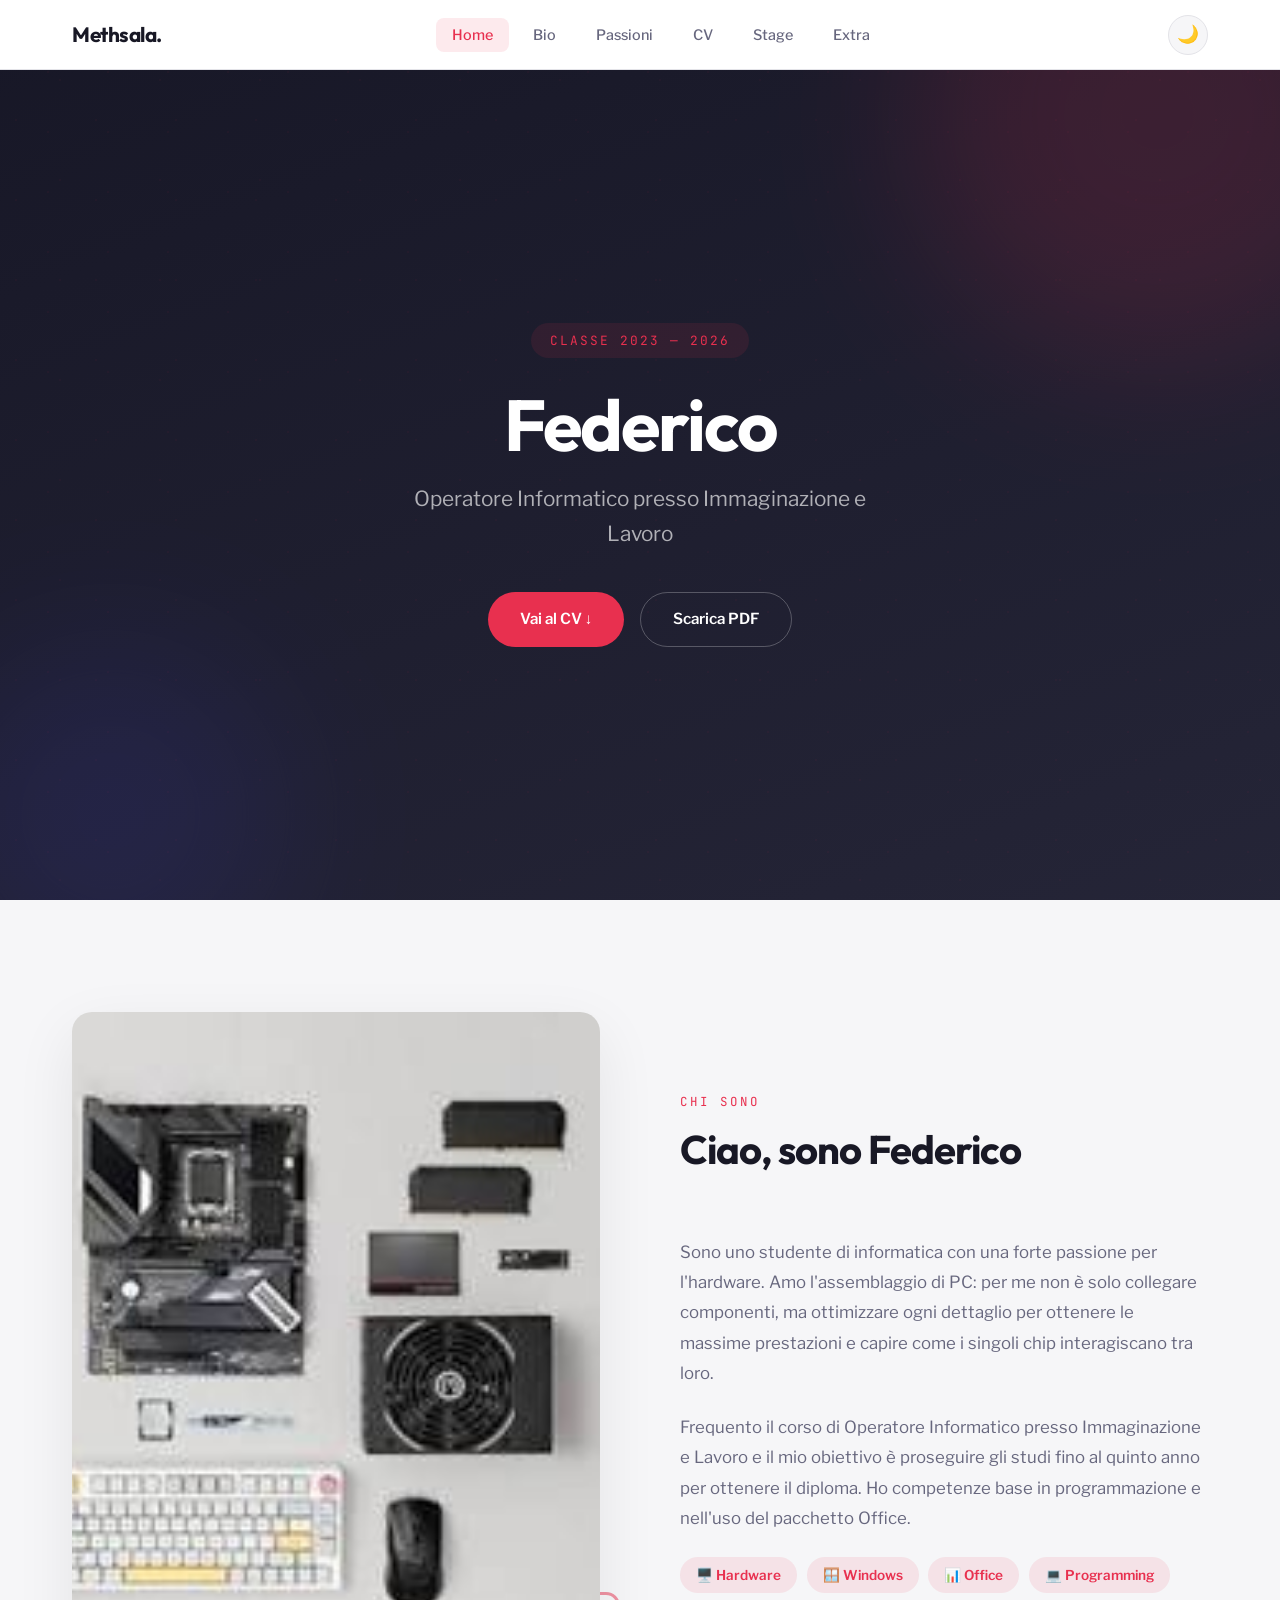
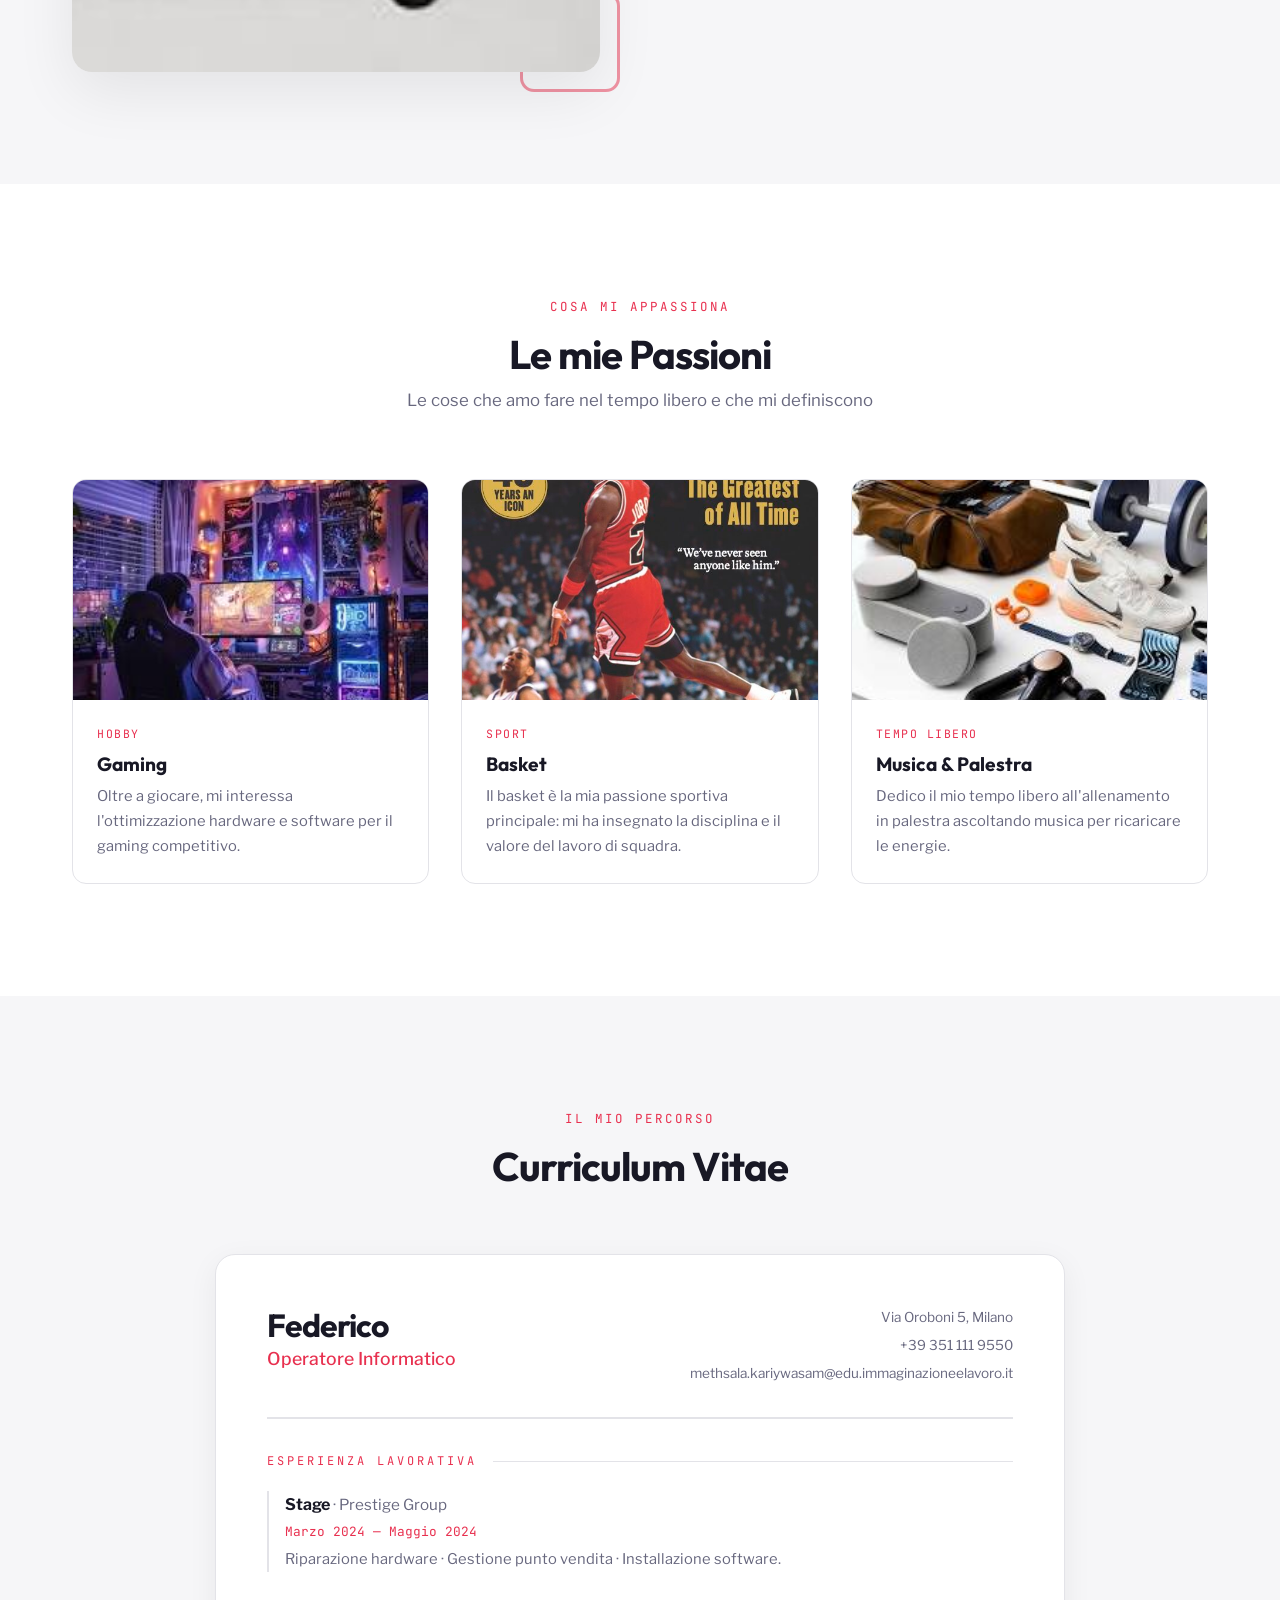
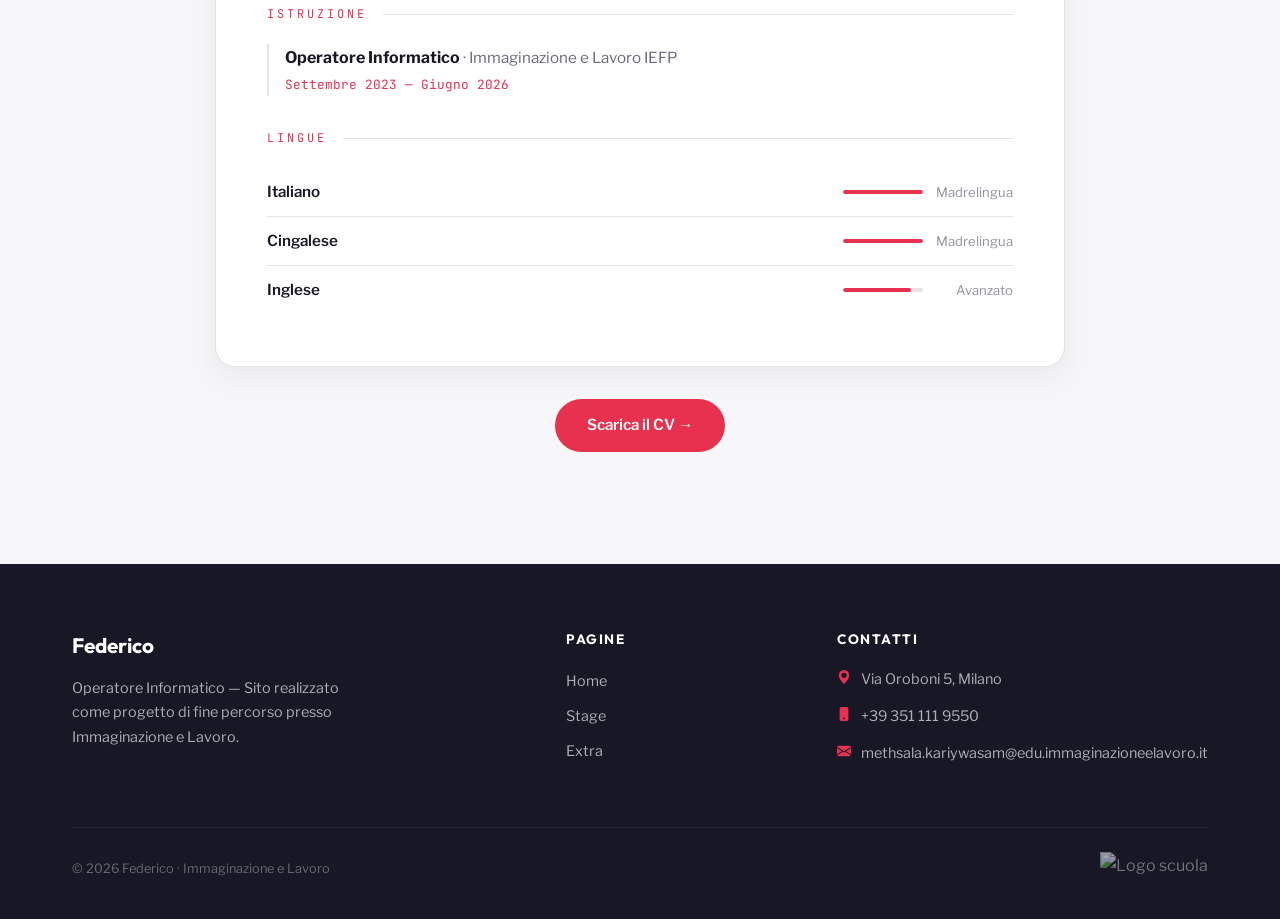
==== index.html @ 96640ca4 "Initial commit" ====
<!DOCTYPE html>
<html lang="it" data-theme="default">
<head>
    <meta charset="UTF-8">
    <meta name="viewport" content="width=device-width, initial-scale=1.0">
    <title>Methsala — Portfolio</title>

    <link rel="preconnect" href="https://fonts.googleapis.com">
    <link rel="preconnect" href="https://fonts.gstatic.com" crossorigin>
    <link href="https://fonts.googleapis.com/css2?family=Outfit:wght@400;500;600;700&family=Libre+Franklin:wght@400;500;600;700&family=JetBrains+Mono:wght@400;500&display=swap" rel="stylesheet">

    <link rel="stylesheet" href="./style.css">
</head>
<body>

    <nav class="site-nav">
        <div class="nav-inner">
            <a href="#" class="nav-brand">Methsala.</a>

            <button class="nav-burger" id="navBurger" aria-label="Apri menu">
                <span></span><span></span><span></span>
            </button>

            <ul class="nav-links" id="navLinks">
                <li><a href="#" class="active">Home</a></li>
                <li><a href="#bio">Bio</a></li>
                <li><a href="#passioni">Passioni</a></li>
                <li><a href="#cv">CV</a></li>
                <li><a href="./stage.html">Stage</a></li>
                <li><a href="./extra.html">Extra</a></li>
            </ul>

            <button class="theme-toggle" id="themeToggle" aria-label="Cambia tema">🌙</button>
        </div>
    </nav>

    <section class="hero">
        <div class="hero-pattern"></div>
        <div class="hero-blob hero-blob-1"></div>
        <div class="hero-blob hero-blob-2"></div>

        <div class="hero-content">
            <span class="hero-label reveal">Classe 2023 — 2026</span>
            <h1 class="reveal reveal-delay-1">Federico</h1>
            <p class="hero-sub reveal reveal-delay-2">Operatore Informatico presso Immaginazione e Lavoro</p>
            <div class="hero-cta reveal reveal-delay-3">
                <a href="#cv" class="btn-primary-custom">Vai al CV ↓</a>
                <a href="./doc/Cv.pdf" target="_blank" class="btn-outline-custom">Scarica PDF</a>
            </div>
        </div>
    </section>

    <section class="section" id="bio">
        <div class="section-container">
            <div class="bio-grid">
                <div class="bio-image reveal-left">
                    <div class="bio-image-frame">
                        <img src="./img/computer.jpeg" alt="Il mio setup">
                    </div>
                </div>
                <div class="bio-text-area reveal-right">
                    <div class="section-header">
                        <span class="section-label">Chi sono</span>
                        <h2 class="section-title">Ciao, sono Federico</h2>
                    </div>
                    <p>
                        Sono uno studente di informatica con una forte passione per l'hardware. 
                        Amo l'assemblaggio di PC: per me non è solo collegare componenti, ma ottimizzare 
                        ogni dettaglio per ottenere le massime prestazioni e capire come i singoli chip interagiscano tra loro.
                    </p>
                    <p>
                        Frequento il corso di Operatore Informatico presso Immaginazione e Lavoro e il mio 
                        obiettivo è proseguire gli studi fino al quinto anno per ottenere il diploma. 
                        Ho competenze base in programmazione e nell'uso del pacchetto Office.
                    </p>
                    <div class="bio-pills">
                        <span class="bio-pill">🖥️ Hardware</span>
                        <span class="bio-pill">🪟 Windows</span>
                        <span class="bio-pill">📊 Office</span>
                        <span class="bio-pill">💻 Programming</span>
                    </div>
                </div>
            </div>
        </div>
    </section>

    <section class="section section-alt" id="passioni">
        <div class="section-container">
            <div class="section-header center reveal">
                <span class="section-label">Cosa mi appassiona</span>
                <h2 class="section-title">Le mie Passioni</h2>
                <p class="section-desc">Le cose che amo fare nel tempo libero e che mi definiscono</p>
            </div>

            <div class="passions-grid">

                <div class="passion-card reveal reveal-delay-1">
                    <div class="passion-card-img">
                        <img src="./img/gaming.jpeg" alt="Gaming">
                    </div>
                    <div class="passion-card-body">
                        <span class="passion-card-tag">Hobby</span>
                        <h3>Gaming</h3>
                        <p>Oltre a giocare, mi interessa l'ottimizzazione hardware e software per il gaming competitivo.</p>
                    </div>
                </div>

                <div class="passion-card reveal reveal-delay-2">
                    <div class="passion-card-img">
                        <img src="./img/basket.jpg" alt="Basket">
                    </div>
                    <div class="passion-card-body">
                        <span class="passion-card-tag">Sport</span>
                        <h3>Basket</h3>
                        <p>Il basket è la mia passione sportiva principale: mi ha insegnato la disciplina e il valore del lavoro di squadra.</p>
                    </div>
                </div>

                <div class="passion-card reveal reveal-delay-3">
                    <div class="passion-card-img">
                        <img src="./img/esentials.jpeg" alt="Palestra">
                    </div>
                    <div class="passion-card-body">
                        <span class="passion-card-tag">Tempo Libero</span>
                        <h3>Musica & Palestra</h3>
                        <p>Dedico il mio tempo libero all'allenamento in palestra ascoltando musica per ricaricare le energie.</p>
                    </div>
                </div>

            </div>
        </div>
    </section>

    <section class="section" id="cv">
        <div class="section-container">
            <div class="section-header center reveal">
                <span class="section-label">Il mio percorso</span>
                <h2 class="section-title">Curriculum Vitae</h2>
            </div>

            <div class="cv-paper reveal">
                <div class="cv-header">
                    <div>
                        <h2 class="cv-name">Federico</h2>
                        <p class="cv-role">Operatore Informatico</p>
                    </div>
                    <div class="cv-contact-mini">
                        <span>Via Oroboni 5, Milano</span>
                        <span>+39 351 111 9550</span>
                        <span>methsala.kariywasam@edu.immaginazioneelavoro.it</span>
                    </div>
                </div>

                <div class="cv-section-title">Esperienza Lavorativa</div>

                <div class="cv-entry">
                    <span class="cv-entry-title">Stage</span>
                    <span class="cv-entry-place"> · Prestige Group</span>
                    <span class="cv-entry-date">Marzo 2024 — Maggio 2024</span>
                    <p class="cv-entry-desc">Riparazione hardware · Gestione punto vendita · Installazione software.</p>
                </div>

                <div class="cv-section-title">Istruzione</div>

                <div class="cv-entry">
                    <span class="cv-entry-title">Operatore Informatico</span>
                    <span class="cv-entry-place"> · Immaginazione e Lavoro IEFP</span>
                    <span class="cv-entry-date">Settembre 2023 — Giugno 2026</span>
                </div>

                <div class="cv-section-title">Lingue</div>

                <div class="cv-lang">
                    <span class="cv-lang-name">Italiano</span>
                    <div class="cv-lang-level">
                        <div class="cv-lang-bar"><div class="cv-lang-bar-fill" style="width: 100%"></div></div>
                        <span class="cv-lang-label">Madrelingua</span>
                    </div>
                </div>
                <div class="cv-lang">
                    <span class="cv-lang-name">Cingalese</span>
                    <div class="cv-lang-level">
                        <div class="cv-lang-bar"><div class="cv-lang-bar-fill" style="width: 100%"></div></div>
                        <span class="cv-lang-label">Madrelingua</span>
                    </div>
                </div>
                <div class="cv-lang">
                    <span class="cv-lang-name">Inglese</span>
                    <div class="cv-lang-level">
                        <div class="cv-lang-bar"><div class="cv-lang-bar-fill" style="width: 85%"></div></div>
                        <span class="cv-lang-label">Avanzato</span>
                    </div>
                </div>
            </div>

            <div style="text-align: center; margin-top: 2rem;" class="reveal">
                <a href="./doc/Cv.pdf" target="_blank" class="btn-primary-custom">Scarica il CV →</a>
            </div>
        </div>
    </section>

    <footer class="site-footer">
        <div class="section-container">
            <div class="footer-grid">
                <div>
                    <p class="footer-brand">Federico</p>
                    <p class="footer-desc">
                        Operatore Informatico — Sito realizzato come progetto di fine percorso 
                        presso Immaginazione e Lavoro.
                    </p>
                </div>
                <div>
                    <p class="footer-heading">Pagine</p>
                    <ul class="footer-links">
                        <li><a href="#">Home</a></li>
                        <li><a href="./stage.html">Stage</a></li>
                        <li><a href="./extra.html">Extra</a></li>
                    </ul>
                </div>
                <div>
                    <p class="footer-heading">Contatti</p>
                    <div class="footer-contact-item">
                        <svg xmlns="http://www.w3.org/2000/svg" width="14" height="14" fill="currentColor" viewBox="0 0 16 16"><path d="M8 16s6-5.686 6-10A6 6 0 0 0 2 6c0 4.314 6 10 6 10m0-7a3 3 0 1 1 0-6 3 3 0 0 1 0 6"/></svg>
                        <span>Via Oroboni 5, Milano</span>
                    </div>
                    <div class="footer-contact-item">
                        <svg xmlns="http://www.w3.org/2000/svg" width="14" height="14" fill="currentColor" viewBox="0 0 16 16"><path d="M3 2a2 2 0 0 1 2-2h6a2 2 0 0 1 2 2v12a2 2 0 0 1-2 2H5a2 2 0 0 1-2-2zm6 11a1 1 0 1 0-2 0 1 1 0 0 0 2 0"/></svg>
                        <span>+39 351 111 9550</span>
                    </div>
                    <div class="footer-contact-item">
                        <svg xmlns="http://www.w3.org/2000/svg" width="14" height="14" fill="currentColor" viewBox="0 0 16 16"><path d="M.05 3.555A2 2 0 0 1 2 2h12a2 2 0 0 1 1.95 1.555L8 8.414zM0 4.697v7.104l5.803-3.558zM6.761 8.83l-6.57 4.027A2 2 0 0 0 2 14h12a2 2 0 0 0 1.808-1.144l-6.57-4.027L8 9.586zm3.436-.586L16 11.801V4.697z"/></svg>
                        <span>methsala.kariywasam@edu.immaginazioneelavoro.it</span>
                    </div>
                </div>
            </div>
            <div class="footer-bottom">
                <span class="footer-copy">© 2026 Federico · Immaginazione e Lavoro</span>
                <img src="./img/logo.webp" class="footer-logo" alt="Logo scuola">
            </div>
        </div>
    </footer>

    <script src="./script.js"></script>
</body>
</html>
---- style.css ----
/* ============================================================
   TEMPLATE SITO PERSONALE - QUARTA INFORMATICA
   ============================================================
   
   COME PERSONALIZZARE:
   
   1. SCEGLI UN TEMA
      Cambia data-theme="default" nel tag <html> di ogni pagina.
      Temi disponibili: default, ocean, sunset, forest, lavender, mono
   
   2. DARK MODE
      Il bottone in navbar attiva/disattiva la dark mode.
      Funziona automaticamente con tutti i temi.
   
   3. COLORI CUSTOM
      Se vuoi un colore tutto tuo, modifica le variabili in
      [data-theme="default"] qui sotto.
   
   4. FONT
      Cambia il link Google Fonts nell'HTML e aggiorna
      --font-display e --font-body qui sotto.
   
   5. ANIMAZIONI
      Ogni elemento con classe .reveal si anima allo scroll.
      Aggiungi .reveal-delay-1, .reveal-delay-2, ecc. per ritardi.
   
   ============================================================ */

/* === TEMI PRECONFIGURATI === */
/* Cambia data-theme="" nel tag <html> per switchare tema */

[data-theme="default"] {
    --hue: 240;
    --accent-h: 350;
    --accent-s: 80%;
    --accent-l: 55%;
}

[data-theme="ocean"] {
    --hue: 200;
    --accent-h: 175;
    --accent-s: 70%;
    --accent-l: 45%;
}

[data-theme="sunset"] {
    --hue: 25;
    --accent-h: 15;
    --accent-s: 85%;
    --accent-l: 55%;
}

[data-theme="forest"] {
    --hue: 150;
    --accent-h: 145;
    --accent-s: 55%;
    --accent-l: 40%;
}

[data-theme="lavender"] {
    --hue: 270;
    --accent-h: 280;
    --accent-s: 60%;
    --accent-l: 55%;
}

[data-theme="mono"] {
    --hue: 0;
    --accent-h: 0;
    --accent-s: 0%;
    --accent-l: 25%;
}

/* === SISTEMA COLORI (generato da variabili) === */
:root {
    /* Font */
    --font-display: 'Outfit', sans-serif;
    --font-body: 'Libre Franklin', sans-serif;
    --font-mono: 'JetBrains Mono', monospace;
    
    /* Sizing */
    --radius-sm: 8px;
    --radius-md: 14px;
    --radius-lg: 20px;
    --radius-full: 100px;
    
    /* Transitions */
    --ease-out: cubic-bezier(0.16, 1, 0.3, 1);
    --ease-spring: cubic-bezier(0.34, 1.56, 0.64, 1);
    --duration-fast: 0.2s;
    --duration-normal: 0.4s;
    --duration-slow: 0.7s;
    
    /* Navbar height */
    --nav-height: 70px;
}

/* Light mode (default) */
html:not([data-dark]) {
    --bg-primary: hsl(var(--hue), 15%, 97%);
    --bg-secondary: #ffffff;
    --bg-elevated: #ffffff;
    --bg-hero: hsl(var(--hue), 25%, 12%);
    --bg-hero-2: hsl(var(--hue), 20%, 18%);
    
    --text-primary: hsl(var(--hue), 20%, 12%);
    --text-secondary: hsl(var(--hue), 10%, 45%);
    --text-tertiary: hsl(var(--hue), 8%, 60%);
    --text-on-dark: #ffffff;
    --text-on-dark-muted: rgba(255,255,255,0.65);
    
    --border-light: hsl(var(--hue), 10%, 90%);
    --border-medium: hsl(var(--hue), 10%, 85%);
    
    --shadow-sm: 0 2px 8px rgba(0,0,0,0.04);
    --shadow-md: 0 8px 30px rgba(0,0,0,0.06);
    --shadow-lg: 0 20px 60px rgba(0,0,0,0.08);
    --shadow-accent: 0 8px 30px hsla(var(--accent-h), var(--accent-s), var(--accent-l), 0.25);
}

/* Dark mode */
html[data-dark] {
    --bg-primary: hsl(var(--hue), 15%, 8%);
    --bg-secondary: hsl(var(--hue), 12%, 12%);
    --bg-elevated: hsl(var(--hue), 12%, 15%);
    --bg-hero: hsl(var(--hue), 20%, 5%);
    --bg-hero-2: hsl(var(--hue), 15%, 10%);
    
    --text-primary: hsl(var(--hue), 10%, 92%);
    --text-secondary: hsl(var(--hue), 8%, 60%);
    --text-tertiary: hsl(var(--hue), 6%, 45%);
    --text-on-dark: #ffffff;
    --text-on-dark-muted: rgba(255,255,255,0.55);
    
    --border-light: hsl(var(--hue), 10%, 18%);
    --border-medium: hsl(var(--hue), 10%, 22%);
    
    --shadow-sm: 0 2px 8px rgba(0,0,0,0.2);
    --shadow-md: 0 8px 30px rgba(0,0,0,0.3);
    --shadow-lg: 0 20px 60px rgba(0,0,0,0.4);
    --shadow-accent: 0 8px 30px hsla(var(--accent-h), var(--accent-s), var(--accent-l), 0.2);
}

/* Accent color (uguale in light e dark) */
html {
    --accent: hsl(var(--accent-h), var(--accent-s), var(--accent-l));
    --accent-hover: hsl(var(--accent-h), var(--accent-s), calc(var(--accent-l) - 8%));
    --accent-soft: hsla(var(--accent-h), var(--accent-s), var(--accent-l), 0.1);
    --accent-medium: hsla(var(--accent-h), var(--accent-s), var(--accent-l), 0.2);
}

/* === RESET & BASE === */
*, *::before, *::after {
    margin: 0;
    padding: 0;
    box-sizing: border-box;
}

html {
    scroll-behavior: smooth;
}

body {
    font-family: var(--font-body);
    color: var(--text-primary);
    background-color: var(--bg-primary);
    line-height: 1.7;
    transition: background-color var(--duration-normal) var(--ease-out),
                color var(--duration-normal) var(--ease-out);
    -webkit-font-smoothing: antialiased;
}

h1, h2, h3, h4, h5, h6 {
    font-family: var(--font-display);
    font-weight: 700;
    color: var(--text-primary);
    line-height: 1.2;
}

a {
    color: var(--accent);
    text-decoration: none;
    transition: color var(--duration-fast);
}

a:hover {
    color: var(--accent-hover);
}

img {
    max-width: 100%;
    display: block;
}

/* === NAVBAR === */
.site-nav {
    position: fixed;
    top: 0;
    left: 0;
    right: 0;
    height: var(--nav-height);
    background: var(--bg-secondary);
    border-bottom: 1px solid var(--border-light);
    z-index: 1000;
    display: flex;
    align-items: center;
    transition: background var(--duration-normal) var(--ease-out),
                border-color var(--duration-normal) var(--ease-out),
                box-shadow var(--duration-normal) var(--ease-out);
}

.site-nav.scrolled {
    box-shadow: var(--shadow-sm);
}

.nav-inner {
    width: 100%;
    max-width: 1200px;
    margin: 0 auto;
    padding: 0 2rem;
    display: flex;
    align-items: center;
    justify-content: space-between;
}

.nav-brand {
    font-family: var(--font-display);
    font-weight: 700;
    font-size: 1.3rem;
    color: var(--text-primary);
    text-decoration: none;
    letter-spacing: -0.5px;
}

.nav-links {
    display: flex;
    align-items: center;
    gap: 0.5rem;
    list-style: none;
}

.nav-links a {
    font-family: var(--font-body);
    font-weight: 500;
    font-size: 0.9rem;
    color: var(--text-secondary);
    padding: 0.5rem 1rem;
    border-radius: var(--radius-sm);
    text-decoration: none;
    transition: all var(--duration-fast);
}

.nav-links a:hover,
.nav-links a.active {
    color: var(--accent);
    background: var(--accent-soft);
}

/* Dark mode toggle */
.theme-toggle {
    width: 40px;
    height: 40px;
    border-radius: 50%;
    border: 1px solid var(--border-light);
    background: var(--bg-primary);
    cursor: pointer;
    display: flex;
    align-items: center;
    justify-content: center;
    font-size: 1.1rem;
    transition: all var(--duration-fast);
    margin-left: 0.5rem;
    color: var(--text-secondary);
}

.theme-toggle:hover {
    border-color: var(--accent);
    color: var(--accent);
    transform: rotate(20deg);
}

/* Mobile nav */
.nav-burger {
    display: none;
    flex-direction: column;
    gap: 5px;
    cursor: pointer;
    background: none;
    border: none;
    padding: 5px;
}

.nav-burger span {
    width: 22px;
    height: 2px;
    background: var(--text-primary);
    border-radius: 2px;
    transition: all var(--duration-fast);
}

/* === HERO === */
.hero {
    min-height: 100vh;
    display: flex;
    align-items: center;
    justify-content: center;
    text-align: center;
    background: linear-gradient(160deg, var(--bg-hero) 0%, var(--bg-hero-2) 100%);
    position: relative;
    overflow: hidden;
    padding-top: var(--nav-height);
}

/* Pattern decorativo sullo sfondo dell'hero */
.hero-pattern {
    position: absolute;
    inset: 0;
    opacity: 0.04;
    background-image: 
        radial-gradient(circle at 20% 50%, var(--accent) 1px, transparent 1px),
        radial-gradient(circle at 80% 20%, var(--accent) 1px, transparent 1px),
        radial-gradient(circle at 60% 80%, var(--accent) 1px, transparent 1px);
    background-size: 80px 80px, 60px 60px, 100px 100px;
}

/* Cerchi decorativi */
.hero-blob {
    position: absolute;
    border-radius: 50%;
    filter: blur(80px);
    opacity: 0.15;
}

.hero-blob-1 {
    width: 500px;
    height: 500px;
    background: var(--accent);
    top: -15%;
    right: -10%;
}

.hero-blob-2 {
    width: 350px;
    height: 350px;
    background: hsl(var(--hue), 50%, 50%);
    bottom: -10%;
    left: -5%;
}

.hero-content {
    position: relative;
    z-index: 1;
    padding: 2rem;
}

.hero-label {
    display: inline-block;
    font-family: var(--font-mono);
    font-size: 0.8rem;
    letter-spacing: 2px;
    text-transform: uppercase;
    color: var(--accent);
    background: var(--accent-soft);
    padding: 0.4rem 1.2rem;
    border-radius: var(--radius-full);
    margin-bottom: 1.5rem;
}

.hero h1 {
    font-size: clamp(2.5rem, 6vw, 4.5rem);
    color: var(--text-on-dark);
    letter-spacing: -2px;
    margin-bottom: 0.8rem;
}

.hero .hero-sub {
    font-size: clamp(1rem, 2vw, 1.3rem);
    color: var(--text-on-dark-muted);
    font-weight: 400;
    max-width: 500px;
    margin: 0 auto;
}

.hero-cta {
    margin-top: 2.5rem;
    display: flex;
    gap: 1rem;
    justify-content: center;
    flex-wrap: wrap;
}

/* === BOTTONI === */
.btn-primary-custom {
    display: inline-flex;
    align-items: center;
    gap: 0.5rem;
    padding: 0.85rem 2rem;
    background: var(--accent);
    color: #fff;
    border: none;
    border-radius: var(--radius-full);
    font-family: var(--font-body);
    font-weight: 600;
    font-size: 0.95rem;
    cursor: pointer;
    text-decoration: none;
    transition: all var(--duration-fast) var(--ease-out);
}

.btn-primary-custom:hover {
    background: var(--accent-hover);
    color: #fff;
    transform: translateY(-2px);
    box-shadow: var(--shadow-accent);
}

.btn-outline-custom {
    display: inline-flex;
    align-items: center;
    gap: 0.5rem;
    padding: 0.85rem 2rem;
    background: transparent;
    color: var(--text-on-dark);
    border: 1px solid rgba(255,255,255,0.25);
    border-radius: var(--radius-full);
    font-family: var(--font-body);
    font-weight: 600;
    font-size: 0.95rem;
    cursor: pointer;
    text-decoration: none;
    transition: all var(--duration-fast) var(--ease-out);
}

.btn-outline-custom:hover {
    background: rgba(255,255,255,0.1);
    color: #fff;
    border-color: rgba(255,255,255,0.5);
}

/* Variante per sfondi chiari */
.btn-outline-light {
    color: var(--text-primary);
    border-color: var(--border-medium);
}

.btn-outline-light:hover {
    color: var(--accent);
    border-color: var(--accent);
    background: var(--accent-soft);
}

/* === SEZIONI === */
.section {
    padding: 7rem 0;
}

.section-alt {
    background: var(--bg-secondary);
}

.section-container {
    max-width: 1200px;
    margin: 0 auto;
    padding: 0 2rem;
}

.section-header {
    margin-bottom: 4rem;
}

.section-label {
    font-family: var(--font-mono);
    font-size: 0.78rem;
    text-transform: uppercase;
    letter-spacing: 3px;
    color: var(--accent);
    margin-bottom: 0.8rem;
    display: block;
}

.section-title {
    font-size: clamp(1.8rem, 3.5vw, 2.5rem);
    letter-spacing: -1px;
    margin-bottom: 0.5rem;
}

.section-desc {
    font-size: 1.05rem;
    color: var(--text-secondary);
    max-width: 550px;
}

/* Centrato */
.section-header.center {
    text-align: center;
}

.section-header.center .section-desc {
    margin: 0 auto;
}

/* === BIO === */
.bio-grid {
    display: grid;
    grid-template-columns: 1fr 1fr;
    gap: 5rem;
    align-items: center;
}

.bio-image {
    position: relative;
}

.bio-image-frame {
    width: 100%;
    aspect-ratio: 4/5;
    border-radius: var(--radius-lg);
    overflow: hidden;
    box-shadow: var(--shadow-lg);
    position: relative;
}

.bio-image-frame img {
    width: 100%;
    height: 100%;
    object-fit: cover;
}

/* Decorazione immagine - quadrato accent */
.bio-image::after {
    content: '';
    position: absolute;
    width: 100px;
    height: 100px;
    border: 3px solid var(--accent);
    border-radius: var(--radius-md);
    bottom: -20px;
    right: -20px;
    z-index: -1;
    opacity: 0.5;
}

.bio-text-area p {
    font-size: 1.05rem;
    color: var(--text-secondary);
    margin-bottom: 1.5rem;
    line-height: 1.8;
}

/* Info pills nella bio */
.bio-pills {
    display: flex;
    flex-wrap: wrap;
    gap: 0.6rem;
    margin-top: 1.5rem;
}

.bio-pill {
    display: inline-flex;
    align-items: center;
    gap: 0.4rem;
    padding: 0.4rem 1rem;
    background: var(--accent-soft);
    color: var(--accent);
    border-radius: var(--radius-full);
    font-size: 0.85rem;
    font-weight: 600;
}

/* === PASSIONI (Grid) === */
.passions-grid {
    display: grid;
    grid-template-columns: repeat(auto-fit, minmax(300px, 1fr));
    gap: 2rem;
}

.passion-card {
    background: var(--bg-elevated);
    border: 1px solid var(--border-light);
    border-radius: var(--radius-md);
    overflow: hidden;
    transition: transform var(--duration-normal) var(--ease-spring),
                box-shadow var(--duration-normal) var(--ease-out);
}

.passion-card:hover {
    transform: translateY(-8px);
    box-shadow: var(--shadow-md);
}

.passion-card-img {
    height: 220px;
    overflow: hidden;
}

.passion-card-img img {
    width: 100%;
    height: 100%;
    object-fit: cover;
    transition: transform var(--duration-slow) var(--ease-out);
}

.passion-card:hover .passion-card-img img {
    transform: scale(1.05);
}

.passion-card-body {
    padding: 1.5rem;
}

.passion-card-tag {
    font-family: var(--font-mono);
    font-size: 0.72rem;
    text-transform: uppercase;
    letter-spacing: 1.5px;
    color: var(--accent);
    margin-bottom: 0.6rem;
    display: block;
}

.passion-card-body h3 {
    font-size: 1.2rem;
    margin-bottom: 0.5rem;
}

.passion-card-body p {
    font-size: 0.92rem;
    color: var(--text-secondary);
}

/* === CV === */
.cv-paper {
    background: var(--bg-elevated);
    border: 1px solid var(--border-light);
    border-radius: var(--radius-lg);
    padding: clamp(2rem, 4vw, 3.5rem);
    max-width: 850px;
    margin: 0 auto;
    box-shadow: var(--shadow-md);
    transition: background var(--duration-normal), border-color var(--duration-normal);
}

.cv-header {
    display: flex;
    justify-content: space-between;
    align-items: flex-start;
    flex-wrap: wrap;
    gap: 1rem;
    margin-bottom: 2rem;
    padding-bottom: 2rem;
    border-bottom: 2px solid var(--border-light);
}

.cv-name {
    font-size: 2rem;
    letter-spacing: -1px;
}

.cv-role {
    color: var(--accent);
    font-weight: 500;
    font-size: 1.1rem;
}

.cv-contact-mini {
    display: flex;
    flex-direction: column;
    gap: 0.3rem;
    font-size: 0.85rem;
    color: var(--text-secondary);
    text-align: right;
}

.cv-section-title {
    font-family: var(--font-mono);
    font-size: 0.75rem;
    text-transform: uppercase;
    letter-spacing: 3px;
    color: var(--accent);
    margin-top: 2rem;
    margin-bottom: 1.2rem;
    display: flex;
    align-items: center;
    gap: 1rem;
}

.cv-section-title::after {
    content: '';
    flex: 1;
    height: 1px;
    background: var(--border-light);
}

.cv-entry {
    margin-bottom: 1.8rem;
    padding-left: 1rem;
    border-left: 2px solid var(--border-light);
    transition: border-color var(--duration-fast);
}

.cv-entry:hover {
    border-left-color: var(--accent);
}

.cv-entry-title {
    font-weight: 700;
    font-size: 1rem;
    color: var(--text-primary);
}

.cv-entry-place {
    color: var(--text-secondary);
    font-size: 0.95rem;
}

.cv-entry-date {
    font-family: var(--font-mono);
    font-size: 0.8rem;
    color: var(--accent);
    margin-top: 0.2rem;
    display: block;
}

.cv-entry-desc {
    color: var(--text-secondary);
    font-size: 0.92rem;
    margin-top: 0.3rem;
}

/* Lingue con barre */
.cv-lang {
    display: flex;
    align-items: center;
    justify-content: space-between;
    padding: 0.7rem 0;
    border-bottom: 1px solid var(--border-light);
}

.cv-lang:last-child {
    border-bottom: none;
}

.cv-lang-name {
    font-weight: 600;
    font-size: 0.95rem;
}

.cv-lang-level {
    display: flex;
    align-items: center;
    gap: 0.6rem;
}

.cv-lang-bar {
    width: 80px;
    height: 4px;
    background: var(--border-light);
    border-radius: 4px;
    overflow: hidden;
}

.cv-lang-bar-fill {
    height: 100%;
    background: var(--accent);
    border-radius: 4px;
    transition: width var(--duration-slow) var(--ease-out);
}

.cv-lang-label {
    font-size: 0.82rem;
    color: var(--text-tertiary);
    min-width: 80px;
    text-align: right;
}

/* === PAGINA STAGE === */
.page-hero {
    padding: 8rem 0 4rem;
    background: linear-gradient(160deg, var(--bg-hero) 0%, var(--bg-hero-2) 100%);
    text-align: center;
    position: relative;
    overflow: hidden;
}

.page-hero .hero-pattern {
    position: absolute;
    inset: 0;
    opacity: 0.03;
    background-image: 
        radial-gradient(circle at 20% 50%, var(--accent) 1px, transparent 1px);
    background-size: 60px 60px;
}

.page-hero h1 {
    font-size: clamp(2rem, 4vw, 3rem);
    color: var(--text-on-dark);
    position: relative;
}

.page-hero .hero-sub {
    color: var(--text-on-dark-muted);
    font-size: 1.05rem;
    max-width: 600px;
    margin: 1rem auto 0;
    position: relative;
}

/* Stage cards (alternativa all'accordion) */
.stage-card {
    background: var(--bg-elevated);
    border: 1px solid var(--border-light);
    border-radius: var(--radius-lg);
    overflow: hidden;
    margin-bottom: 2rem;
    transition: box-shadow var(--duration-normal);
}

.stage-card:hover {
    box-shadow: var(--shadow-md);
}

.stage-card-header {
    padding: 1.5rem 2rem;
    border-bottom: 1px solid var(--border-light);
    display: flex;
    align-items: center;
    justify-content: space-between;
    cursor: pointer;
    transition: background var(--duration-fast);
}

.stage-card-header:hover {
    background: var(--accent-soft);
}

.stage-card-header h3 {
    font-size: 1.2rem;
    margin: 0;
}

.stage-card-header .stage-date {
    font-family: var(--font-mono);
    font-size: 0.8rem;
    color: var(--accent);
}

.stage-card-toggle {
    width: 32px;
    height: 32px;
    border-radius: 50%;
    background: var(--accent-soft);
    display: flex;
    align-items: center;
    justify-content: center;
    transition: transform var(--duration-fast);
    color: var(--accent);
    font-size: 1.2rem;
}

.stage-card.open .stage-card-toggle {
    transform: rotate(45deg);
}

.stage-card-body {
    padding: 0 2rem;
    max-height: 0;
    overflow: hidden;
    transition: max-height var(--duration-slow) var(--ease-out),
                padding var(--duration-normal);
}

.stage-card.open .stage-card-body {
    padding: 2rem;
    max-height: 800px;
}

.stage-grid {
    display: grid;
    grid-template-columns: 2fr 3fr;
    gap: 2rem;
    align-items: start;
}

.stage-map-frame {
    border-radius: var(--radius-md);
    overflow: hidden;
    aspect-ratio: 4/3;
}

.stage-map-frame iframe {
    width: 100%;
    height: 100%;
    border: none;
}

.stage-relazione {
    font-size: 0.95rem;
    color: var(--text-secondary);
    line-height: 1.8;
}

.stage-relazione h4 {
    font-size: 1rem;
    margin-bottom: 0.5rem;
}

/* === EXTRA PAGE === */
.presenze-card {
    background: var(--bg-elevated);
    border: 1px solid var(--border-light);
    border-radius: var(--radius-lg);
    padding: 2.5rem;
    box-shadow: var(--shadow-sm);
    max-width: 500px;
    margin: 0 auto;
}

.presenze-card label {
    font-weight: 600;
    color: var(--text-primary);
    display: block;
    margin-bottom: 0.5rem;
    font-size: 0.9rem;
}

.presenze-input {
    display: flex;
    gap: 0.8rem;
    align-items: flex-end;
}

.presenze-card input[type="number"] {
    width: 120px;
    padding: 0.65rem 1rem;
    border: 1px solid var(--border-medium);
    border-radius: var(--radius-sm);
    font-family: var(--font-mono);
    font-size: 1rem;
    background: var(--bg-primary);
    color: var(--text-primary);
    transition: border-color var(--duration-fast);
}

.presenze-card input[type="number"]:focus {
    outline: none;
    border-color: var(--accent);
    box-shadow: 0 0 0 3px var(--accent-soft);
}

.btn-calcola {
    padding: 0.65rem 1.5rem;
    background: var(--accent);
    color: #fff;
    border: none;
    border-radius: var(--radius-sm);
    font-family: var(--font-body);
    font-weight: 600;
    cursor: pointer;
    transition: background var(--duration-fast);
}

.btn-calcola:hover {
    background: var(--accent-hover);
}

.progress-wrap {
    margin-top: 1.5rem;
}

.progress-bar-bg {
    height: 10px;
    background: var(--border-light);
    border-radius: var(--radius-full);
    overflow: hidden;
}

.progress-bar-fill {
    height: 100%;
    background: var(--accent);
    border-radius: var(--radius-full);
    transition: width var(--duration-slow) var(--ease-out);
    width: 100%;
}

.progress-label {
    font-family: var(--font-mono);
    font-size: 0.82rem;
    color: var(--text-tertiary);
    margin-top: 0.5rem;
}

/* Sezione gallery / contenuto libero */
.gallery-grid {
    display: grid;
    grid-template-columns: repeat(auto-fill, minmax(250px, 1fr));
    gap: 1rem;
}

.gallery-item {
    aspect-ratio: 1;
    border-radius: var(--radius-md);
    overflow: hidden;
    cursor: pointer;
    position: relative;
}

.gallery-item img {
    width: 100%;
    height: 100%;
    object-fit: cover;
    transition: transform var(--duration-slow) var(--ease-out);
}

.gallery-item:hover img {
    transform: scale(1.08);
}

.gallery-item-overlay {
    position: absolute;
    inset: 0;
    background: linear-gradient(transparent 50%, rgba(0,0,0,0.6));
    opacity: 0;
    transition: opacity var(--duration-fast);
    display: flex;
    align-items: flex-end;
    padding: 1rem;
}

.gallery-item:hover .gallery-item-overlay {
    opacity: 1;
}

.gallery-item-overlay span {
    color: #fff;
    font-weight: 600;
    font-size: 0.9rem;
}

/* === FOOTER === */
.site-footer {
    background: var(--bg-hero);
    color: var(--text-on-dark-muted);
    padding: 4rem 0 2rem;
}

.footer-grid {
    display: grid;
    grid-template-columns: 2fr 1fr 1fr;
    gap: 3rem;
    margin-bottom: 3rem;
}

.footer-brand {
    font-family: var(--font-display);
    font-size: 1.3rem;
    font-weight: 700;
    color: var(--text-on-dark);
    margin-bottom: 0.8rem;
}

.footer-desc {
    font-size: 0.9rem;
    line-height: 1.7;
    max-width: 300px;
}

.footer-heading {
    font-family: var(--font-display);
    font-size: 0.85rem;
    font-weight: 700;
    text-transform: uppercase;
    letter-spacing: 1.5px;
    color: var(--text-on-dark);
    margin-bottom: 1rem;
}

.footer-links {
    list-style: none;
    display: flex;
    flex-direction: column;
    gap: 0.5rem;
}

.footer-links a {
    color: var(--text-on-dark-muted);
    font-size: 0.9rem;
    transition: color var(--duration-fast);
}

.footer-links a:hover {
    color: var(--accent);
}

.footer-contact-item {
    display: flex;
    align-items: flex-start;
    gap: 0.6rem;
    margin-bottom: 0.8rem;
    font-size: 0.9rem;
}

.footer-contact-item svg {
    flex-shrink: 0;
    margin-top: 3px;
    color: var(--accent);
}

.footer-bottom {
    border-top: 1px solid rgba(255,255,255,0.08);
    padding-top: 1.5rem;
    display: flex;
    justify-content: space-between;
    align-items: center;
    flex-wrap: wrap;
    gap: 1rem;
}

.footer-copy {
    font-size: 0.8rem;
    color: rgba(255,255,255,0.35);
}

.footer-logo {
    height: 35px;
    opacity: 0.6;
}

/* === ANIMAZIONI SCROLL === */
.reveal {
    opacity: 0;
    transform: translateY(40px);
    transition: opacity var(--duration-slow) var(--ease-out),
                transform var(--duration-slow) var(--ease-out);
}

.reveal.visible {
    opacity: 1;
    transform: translateY(0);
}

.reveal-delay-1 { transition-delay: 0.1s; }
.reveal-delay-2 { transition-delay: 0.2s; }
.reveal-delay-3 { transition-delay: 0.3s; }
.reveal-delay-4 { transition-delay: 0.4s; }

/* Reveal da sinistra/destra */
.reveal-left {
    opacity: 0;
    transform: translateX(-40px);
    transition: opacity var(--duration-slow) var(--ease-out),
                transform var(--duration-slow) var(--ease-out);
}

.reveal-right {
    opacity: 0;
    transform: translateX(40px);
    transition: opacity var(--duration-slow) var(--ease-out),
                transform var(--duration-slow) var(--ease-out);
}

.reveal-left.visible,
.reveal-right.visible {
    opacity: 1;
    transform: translateX(0);
}

/* === RESPONSIVE === */
@media (max-width: 900px) {
    .bio-grid {
        grid-template-columns: 1fr;
        gap: 3rem;
    }
    
    .bio-image {
        max-width: 350px;
        margin: 0 auto;
    }

    .stage-grid {
        grid-template-columns: 1fr;
    }
    
    .footer-grid {
        grid-template-columns: 1fr;
        gap: 2rem;
    }
    
    .cv-header {
        flex-direction: column;
    }
    
    .cv-contact-mini {
        text-align: left;
    }
}

@media (max-width: 700px) {
    .nav-links {
        display: none;
        position: absolute;
        top: var(--nav-height);
        left: 0;
        right: 0;
        background: var(--bg-secondary);
        border-bottom: 1px solid var(--border-light);
        flex-direction: column;
        padding: 1rem 2rem;
    }
    
    .nav-links.open {
        display: flex;
    }
    
    .nav-burger {
        display: flex;
    }
    
    .theme-toggle {
        margin-left: auto;
        margin-right: 1rem;
    }
    
    .hero h1 {
        font-size: 2.2rem;
    }
    
    .passions-grid {
        grid-template-columns: 1fr;
    }
    
    .hero-cta {
        flex-direction: column;
        align-items: center;
    }
    
    .section {
        padding: 4rem 0;
    }
    
    .gallery-grid {
        grid-template-columns: repeat(2, 1fr);
    }
}
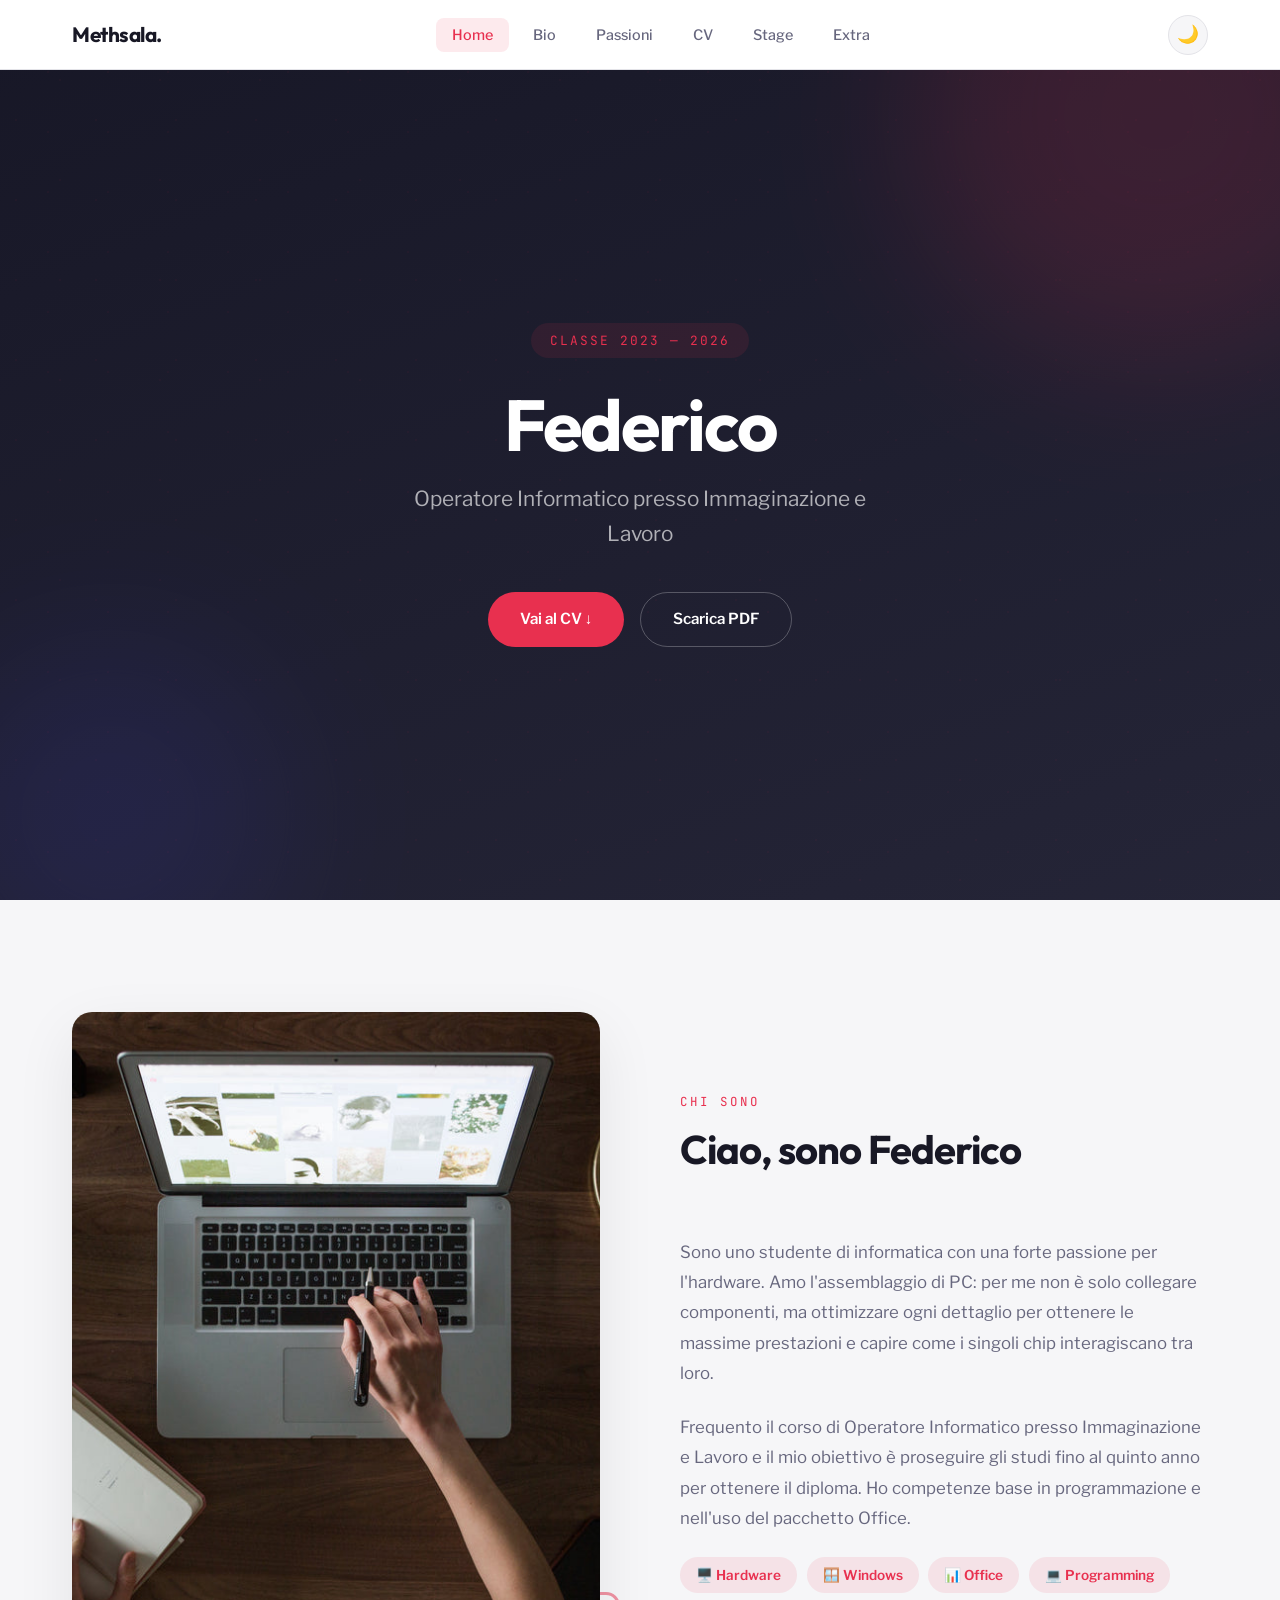
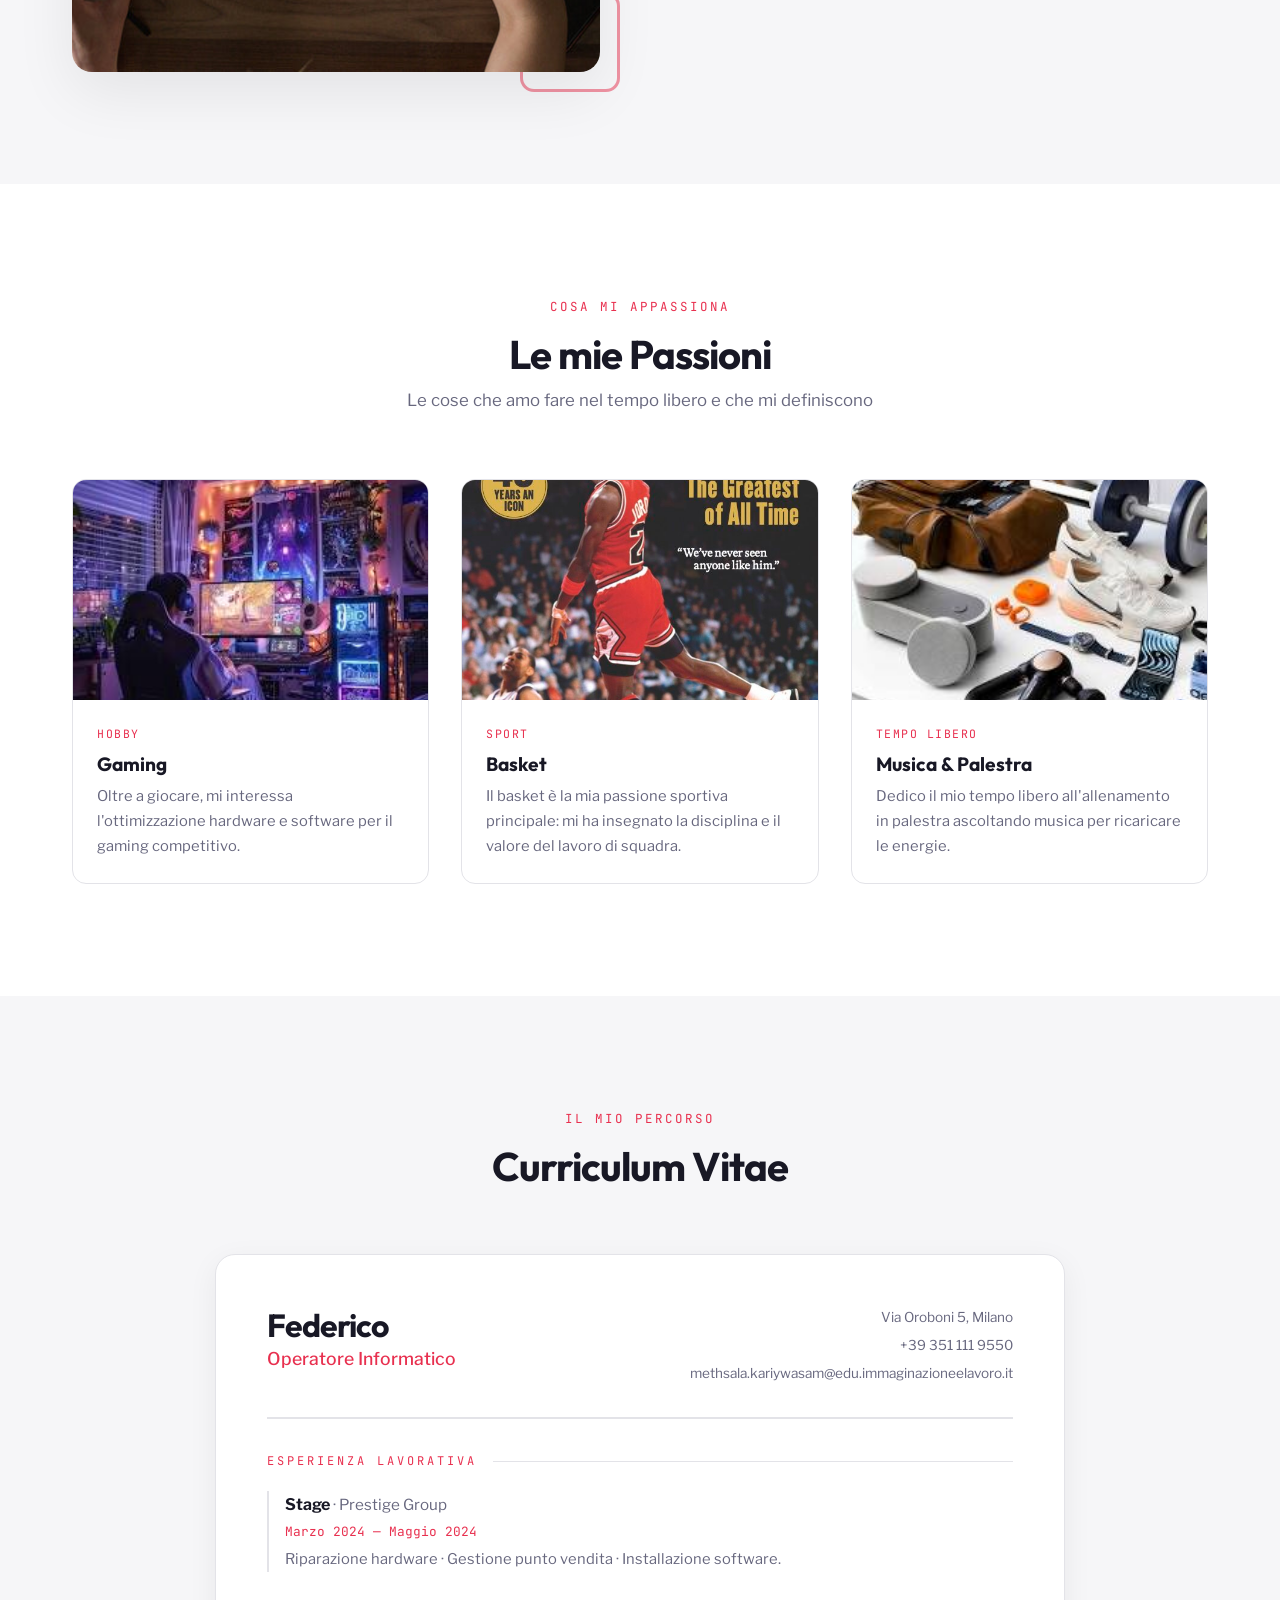
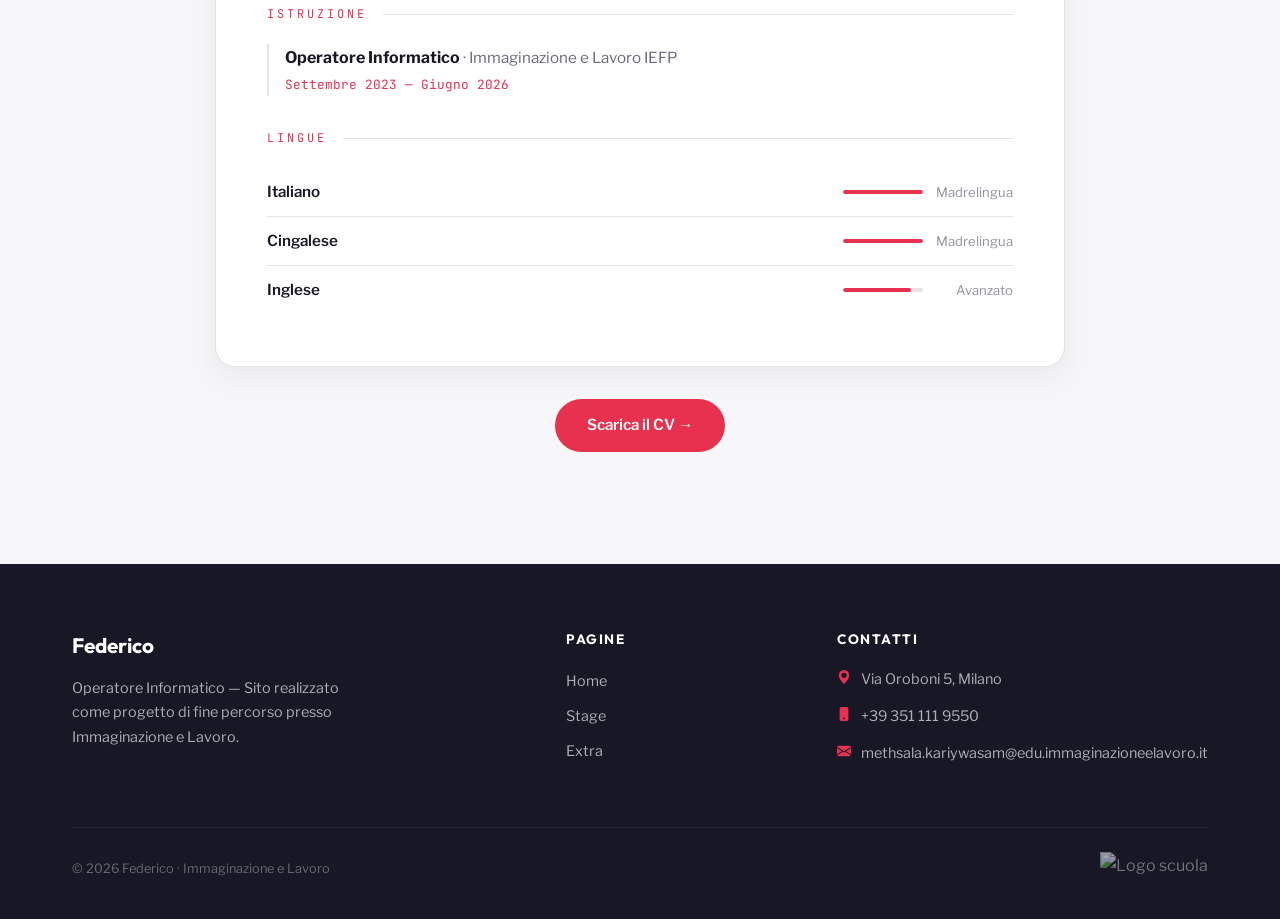
==== commit 1106584e: "mnkn mjn" ====
--- a/index.html
+++ b/index.html
@@ -55,7 +55,7 @@
             <div class="bio-grid">
                 <div class="bio-image reveal-left">
                     <div class="bio-image-frame">
-                        <img src="./img/computer.jpeg" alt="Il mio setup">
+                        <img src="./img/laptop-from-above.jpg" alt="Il mio setup">
                     </div>
                 </div>
                 <div class="bio-text-area reveal-right">
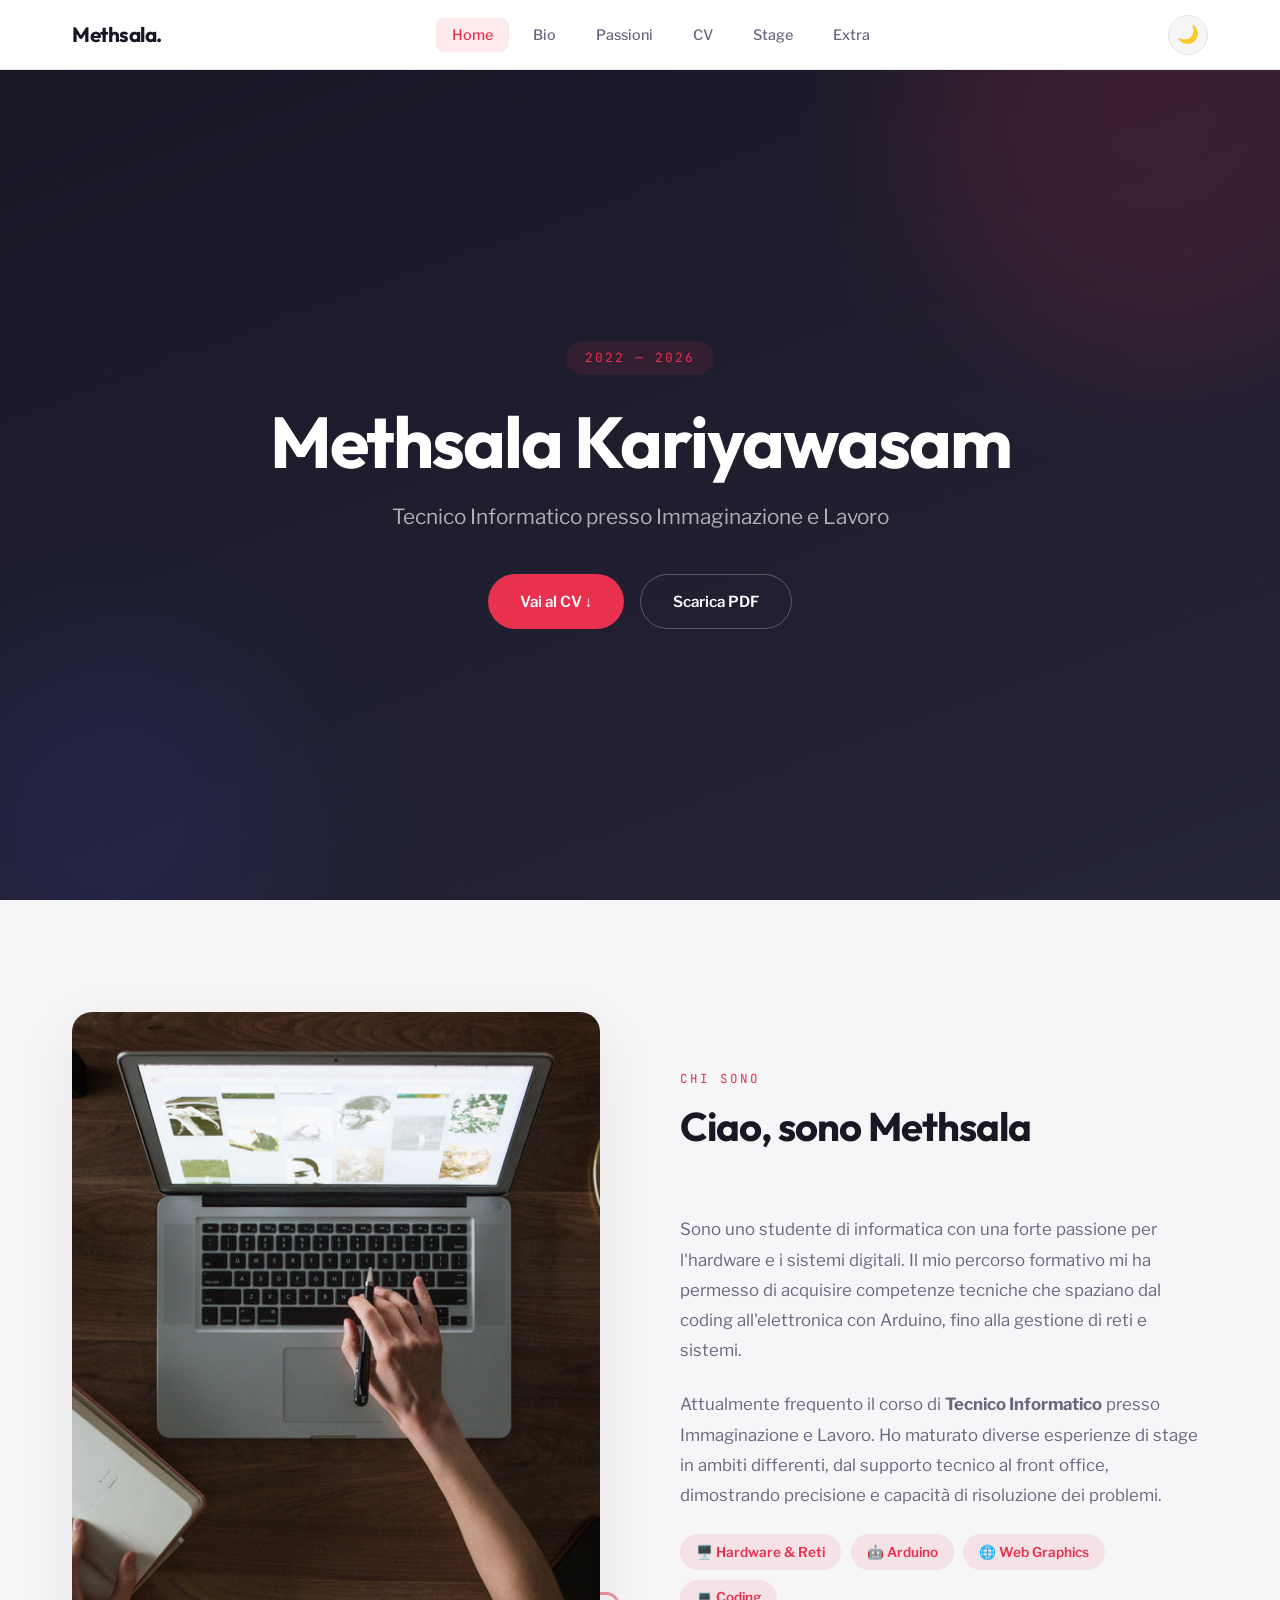
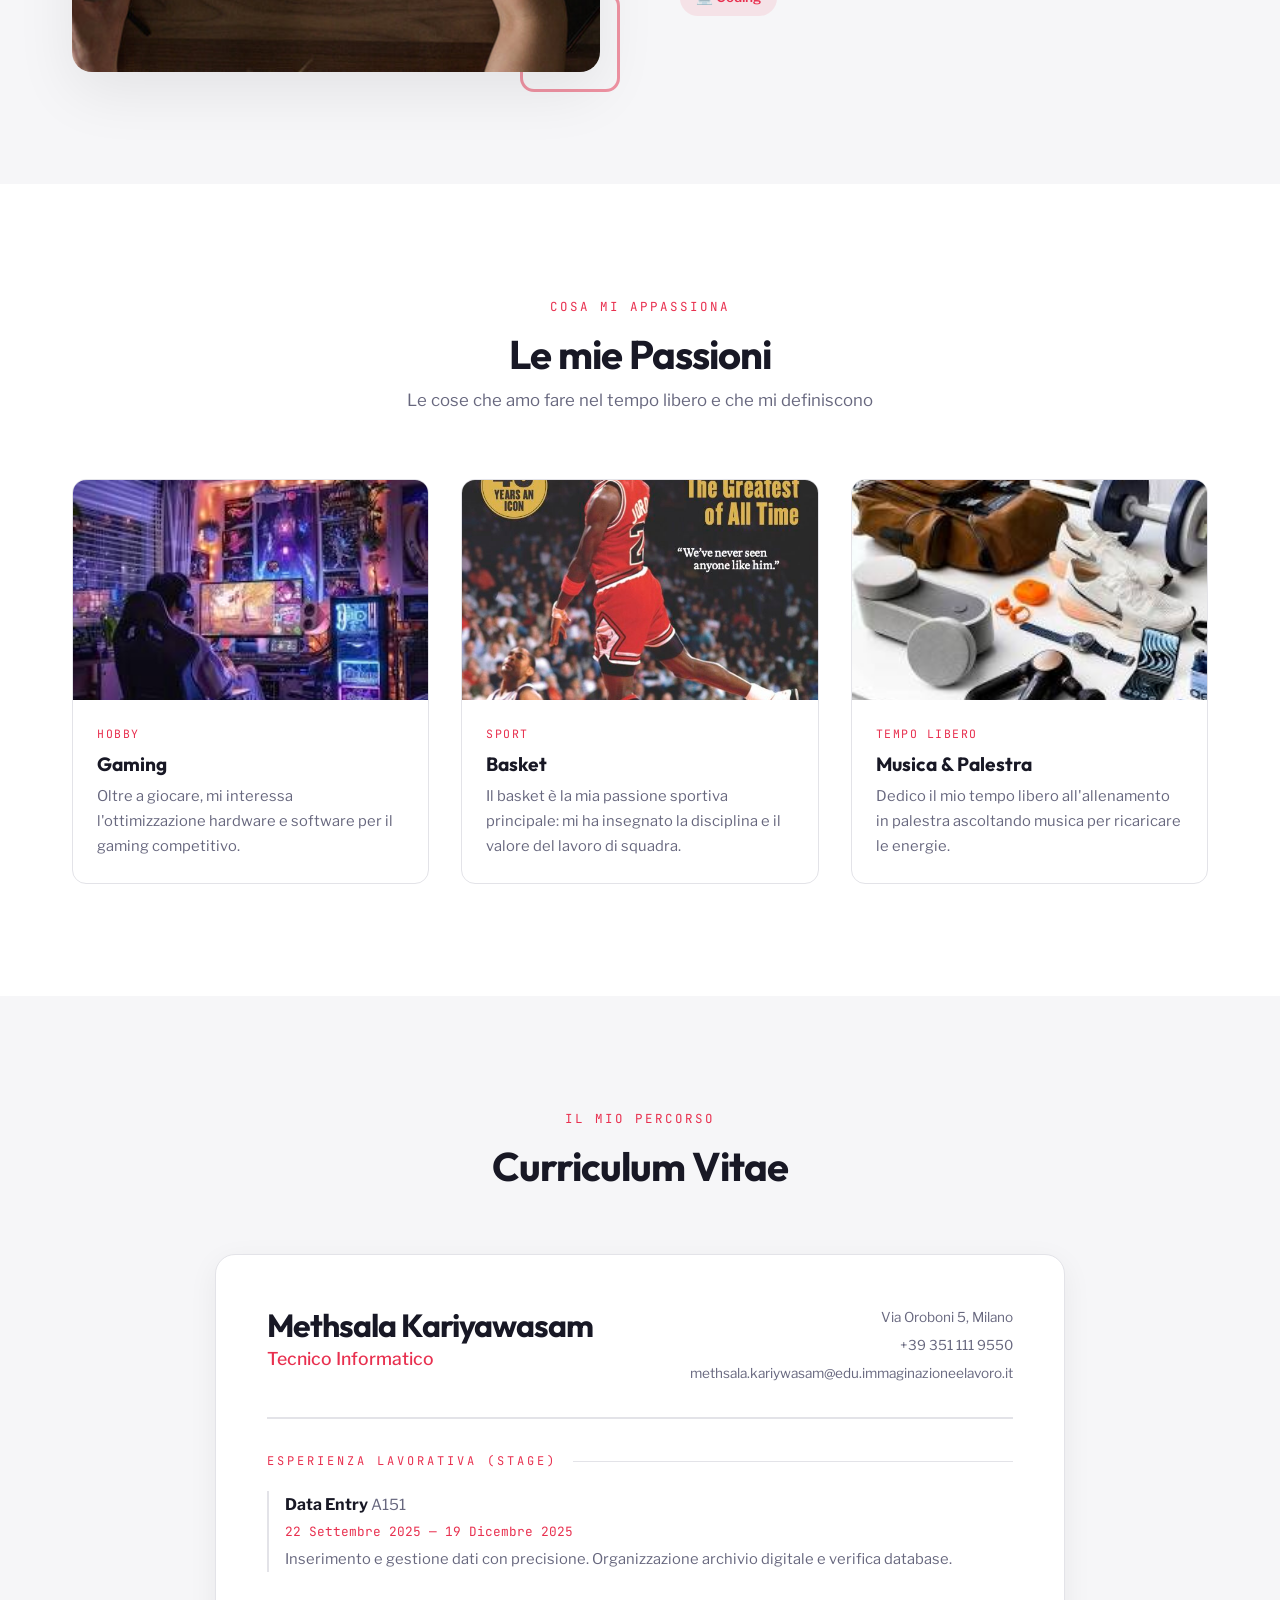
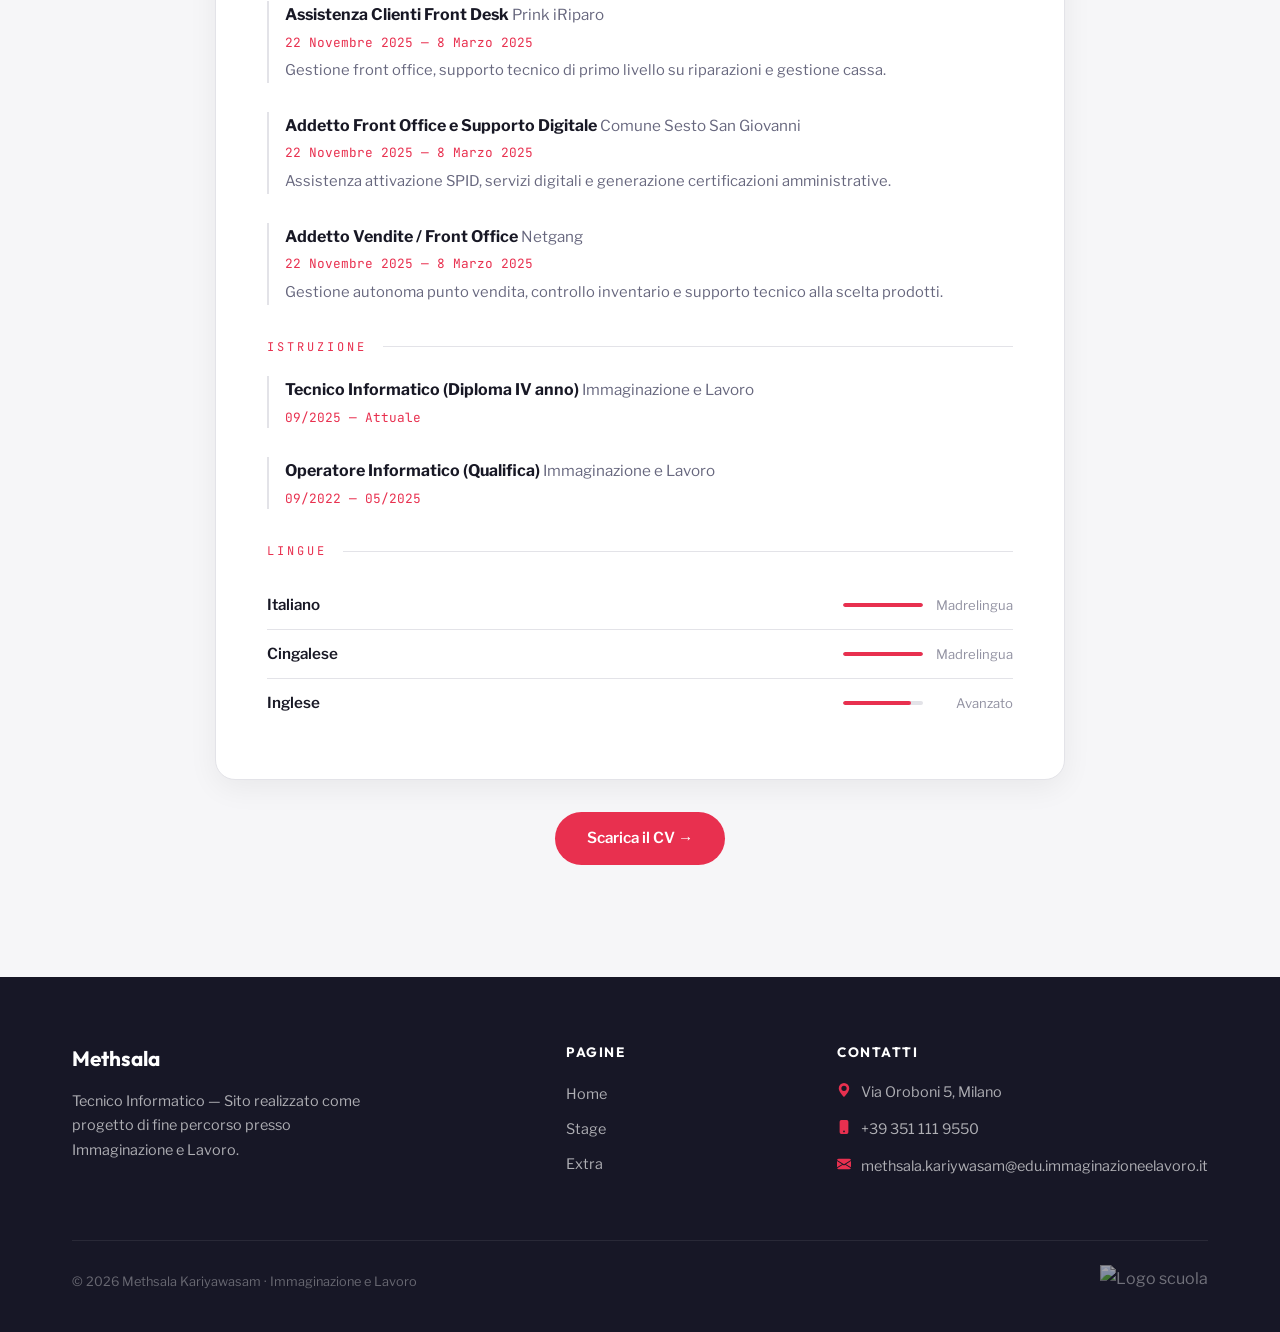
==== commit 34d2f576: "jknojnj ijoijnkn" ====
--- a/index.html
+++ b/index.html
@@ -40,9 +40,9 @@
         <div class="hero-blob hero-blob-2"></div>
 
         <div class="hero-content">
-            <span class="hero-label reveal">Classe 2023 — 2026</span>
-            <h1 class="reveal reveal-delay-1">Federico</h1>
-            <p class="hero-sub reveal reveal-delay-2">Operatore Informatico presso Immaginazione e Lavoro</p>
+            <span class="hero-label reveal">2022 — 2026</span>
+            <h1 class="reveal reveal-delay-1">Methsala Kariyawasam</h1>
+            <p class="hero-sub reveal reveal-delay-2">Tecnico Informatico presso Immaginazione e Lavoro</p>
             <div class="hero-cta reveal reveal-delay-3">
                 <a href="#cv" class="btn-primary-custom">Vai al CV ↓</a>
                 <a href="./doc/Cv.pdf" target="_blank" class="btn-outline-custom">Scarica PDF</a>
@@ -61,23 +61,23 @@
                 <div class="bio-text-area reveal-right">
                     <div class="section-header">
                         <span class="section-label">Chi sono</span>
-                        <h2 class="section-title">Ciao, sono Federico</h2>
+                        <h2 class="section-title">Ciao, sono Methsala</h2>
                     </div>
                     <p>
-                        Sono uno studente di informatica con una forte passione per l'hardware. 
-                        Amo l'assemblaggio di PC: per me non è solo collegare componenti, ma ottimizzare 
-                        ogni dettaglio per ottenere le massime prestazioni e capire come i singoli chip interagiscano tra loro.
+                        Sono uno studente di informatica con una forte passione per l'hardware e i sistemi digitali. 
+                        Il mio percorso formativo mi ha permesso di acquisire competenze tecniche che spaziano dal coding 
+                        all'elettronica con Arduino, fino alla gestione di reti e sistemi.
                     </p>
                     <p>
-                        Frequento il corso di Operatore Informatico presso Immaginazione e Lavoro e il mio 
-                        obiettivo è proseguire gli studi fino al quinto anno per ottenere il diploma. 
-                        Ho competenze base in programmazione e nell'uso del pacchetto Office.
+                        Attualmente frequento il corso di <strong>Tecnico Informatico</strong> presso Immaginazione e Lavoro. 
+                        Ho maturato diverse esperienze di stage in ambiti differenti, dal supporto tecnico al front office, 
+                        dimostrando precisione e capacità di risoluzione dei problemi.
                     </p>
                     <div class="bio-pills">
-                        <span class="bio-pill">🖥️ Hardware</span>
-                        <span class="bio-pill">🪟 Windows</span>
-                        <span class="bio-pill">📊 Office</span>
-                        <span class="bio-pill">💻 Programming</span>
+                        <span class="bio-pill">🖥️ Hardware & Reti</span>
+                        <span class="bio-pill">🤖 Arduino</span>
+                        <span class="bio-pill">🌐 Web Graphics</span>
+                        <span class="bio-pill">💻 Coding</span>
                     </div>
                 </div>
             </div>
@@ -93,7 +93,6 @@
             </div>
 
             <div class="passions-grid">
-
                 <div class="passion-card reveal reveal-delay-1">
                     <div class="passion-card-img">
                         <img src="./img/gaming.jpeg" alt="Gaming">
@@ -126,7 +125,6 @@
                         <p>Dedico il mio tempo libero all'allenamento in palestra ascoltando musica per ricaricare le energie.</p>
                     </div>
                 </div>
-
             </div>
         </div>
     </section>
@@ -141,8 +139,8 @@
             <div class="cv-paper reveal">
                 <div class="cv-header">
                     <div>
-                        <h2 class="cv-name">Federico</h2>
-                        <p class="cv-role">Operatore Informatico</p>
+                        <h2 class="cv-name">Methsala Kariyawasam</h2>
+                        <p class="cv-role">Tecnico Informatico</p>
                     </div>
                     <div class="cv-contact-mini">
                         <span>Via Oroboni 5, Milano</span>
@@ -151,21 +149,48 @@
                     </div>
                 </div>
 
-                <div class="cv-section-title">Esperienza Lavorativa</div>
-
-                <div class="cv-entry">
-                    <span class="cv-entry-title">Stage</span>
-                    <span class="cv-entry-place"> · Prestige Group</span>
-                    <span class="cv-entry-date">Marzo 2024 — Maggio 2024</span>
-                    <p class="cv-entry-desc">Riparazione hardware · Gestione punto vendita · Installazione software.</p>
+                <div class="cv-section-title">Esperienza Lavorativa (Stage)</div>
+
+                <div class="cv-entry">
+                    <span class="cv-entry-title">Data Entry</span>
+                    <span class="cv-entry-place"> A151</span>
+                    <span class="cv-entry-date">22 Settembre 2025 — 19 Dicembre 2025</span>
+                    <p class="cv-entry-desc">Inserimento e gestione dati con precisione. Organizzazione archivio digitale e verifica database.</p>
+                </div>
+
+                <div class="cv-entry">
+                    <span class="cv-entry-title">Assistenza Clienti Front Desk</span>
+                    <span class="cv-entry-place"> Prink iRiparo</span>
+                    <span class="cv-entry-date">22 Novembre 2025 — 8 Marzo 2025</span>
+                    <p class="cv-entry-desc">Gestione front office, supporto tecnico di primo livello su riparazioni e gestione cassa.</p>
+                </div>
+
+                <div class="cv-entry">
+                    <span class="cv-entry-title">Addetto Front Office e Supporto Digitale</span>
+                    <span class="cv-entry-place"> Comune Sesto San Giovanni</span>
+                    <span class="cv-entry-date">22 Novembre 2025 — 8 Marzo 2025</span>
+                    <p class="cv-entry-desc">Assistenza attivazione SPID, servizi digitali e generazione certificazioni amministrative.</p>
+                </div>
+
+                <div class="cv-entry">
+                    <span class="cv-entry-title">Addetto Vendite / Front Office</span>
+                    <span class="cv-entry-place"> Netgang</span>
+                    <span class="cv-entry-date">22 Novembre 2025 — 8 Marzo 2025</span>
+                    <p class="cv-entry-desc">Gestione autonoma punto vendita, controllo inventario e supporto tecnico alla scelta prodotti.</p>
                 </div>
 
                 <div class="cv-section-title">Istruzione</div>
 
                 <div class="cv-entry">
-                    <span class="cv-entry-title">Operatore Informatico</span>
-                    <span class="cv-entry-place"> · Immaginazione e Lavoro IEFP</span>
-                    <span class="cv-entry-date">Settembre 2023 — Giugno 2026</span>
+                    <span class="cv-entry-title">Tecnico Informatico (Diploma IV anno)</span>
+                    <span class="cv-entry-place"> Immaginazione e Lavoro</span>
+                    <span class="cv-entry-date">09/2025 — Attuale</span>
+                </div>
+
+                <div class="cv-entry">
+                    <span class="cv-entry-title">Operatore Informatico (Qualifica)</span>
+                    <span class="cv-entry-place"> Immaginazione e Lavoro</span>
+                    <span class="cv-entry-date">09/2022 — 05/2025</span>
                 </div>
 
                 <div class="cv-section-title">Lingue</div>
@@ -203,9 +228,9 @@
         <div class="section-container">
             <div class="footer-grid">
                 <div>
-                    <p class="footer-brand">Federico</p>
+                    <p class="footer-brand">Methsala</p>
                     <p class="footer-desc">
-                        Operatore Informatico — Sito realizzato come progetto di fine percorso 
+                        Tecnico Informatico — Sito realizzato come progetto di fine percorso 
                         presso Immaginazione e Lavoro.
                     </p>
                 </div>
@@ -234,7 +259,7 @@
                 </div>
             </div>
             <div class="footer-bottom">
-                <span class="footer-copy">© 2026 Federico · Immaginazione e Lavoro</span>
+                <span class="footer-copy">© 2026 Methsala Kariyawasam · Immaginazione e Lavoro</span>
                 <img src="./img/logo.webp" class="footer-logo" alt="Logo scuola">
             </div>
         </div>
